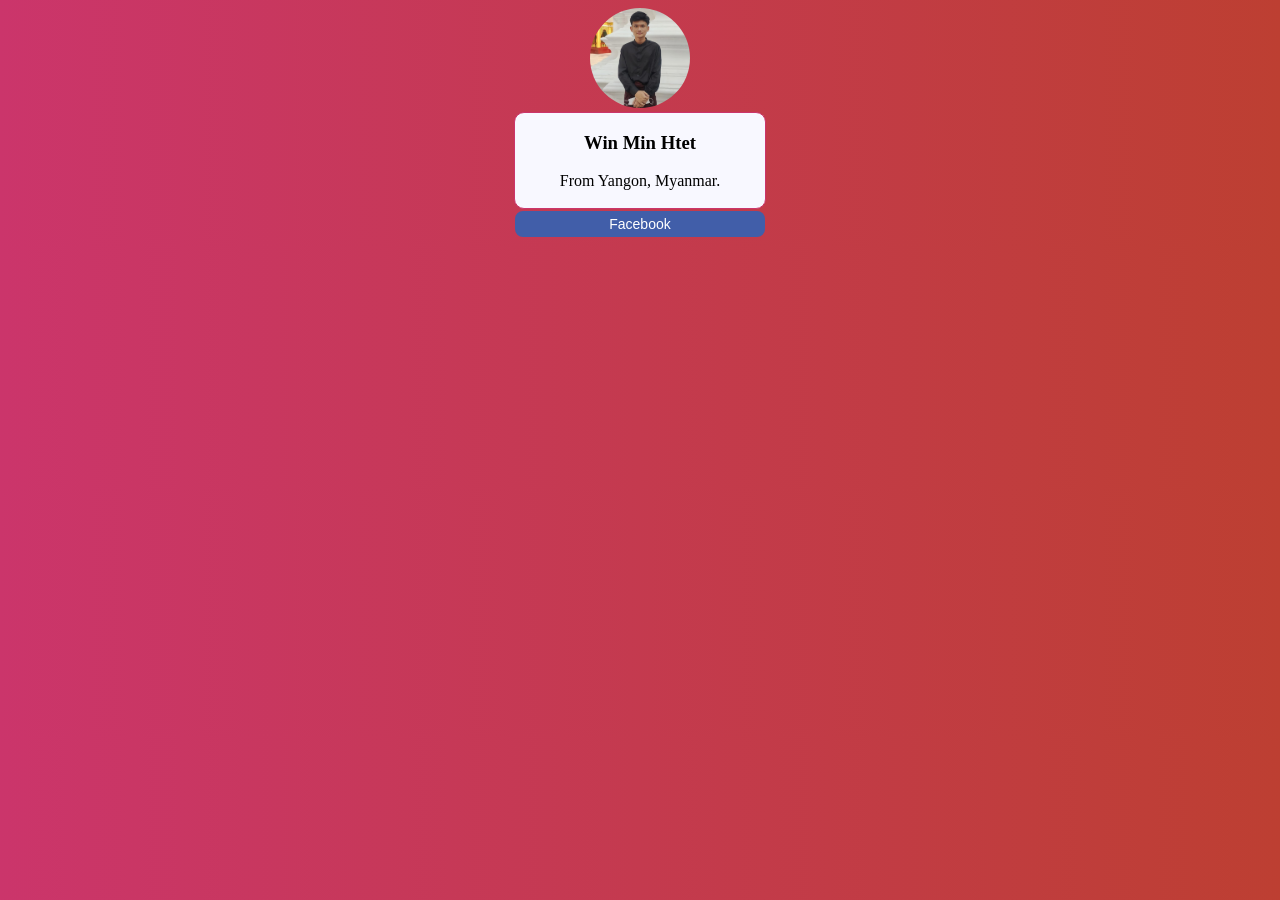
==== index.html @ 0b858902 "Update index.html" ====
<!DOCTYPE html>
<html>
<head>
	<meta charset="utf-8">
	<meta name="viewport" content="width=device-width, initial-scale=1">
	<title>Win Min Htet</title>
	<link rel="stylesheet" type="text/css" href="style.css">
</head>
<body>

<img id="myImg" src="wmh.jpg" width="100px" height="100px" alt="Win Min Htet"/>
<div class="myDiv"><h3>Win Min Htet</h3>
	<p id="info">From Yangon, Myanmar.</p>

</div>

<a href="https://www.facebook.com/winminhtetz" target="_blank"><button>Facebook</button></a>

</body>
</html>
---- style.css ----
body{
	text-align: center;
	background: #CB356B;  /* fallback for old browsers */
	background: -webkit-linear-gradient(to left, #BD3F32, #CB356B);  /* Chrome 10-25, Safari 5.1-6 */
	background: linear-gradient(to left, #BD3F32, #CB356B); /* W3C, IE 10+/ Edge, Firefox 16+, Chrome 26+, Opera 12+, Safari 7+ */
}

#info{
	padding-bottom: 2px;
}

.myDiv{
	width: 250px;
	margin: 0 auto;
	text-align: center;
	background: ghostwhite;
	border: 1px solid #CB356B;
	border-radius: 10px;
}

#myImg{
	border-radius: 100px;
}

button{
	margin-top: 2px;
	width: 250px;
	background-color: #415EA9;
	border: none;
	font-size: 14px;
	padding: 5px 24px;
	border-radius: 8px;
	color: white;
	transition-duration: 0.3s;
}

button:hover{
	background-color: whitesmoke;
	color: blue;
}
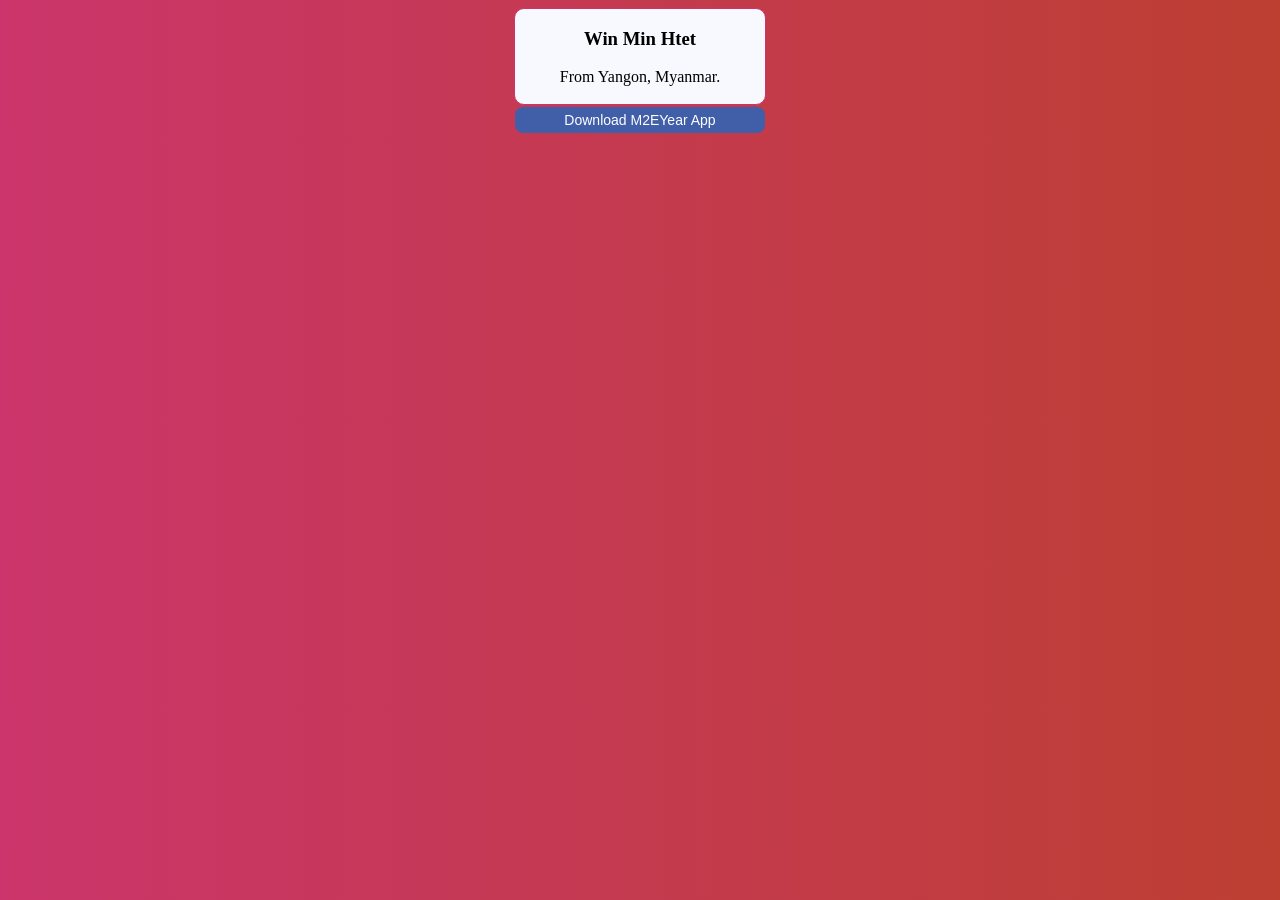
==== commit 9e4b1435: "Update index.html" ====
--- a/index.html
+++ b/index.html
@@ -8,13 +8,13 @@
 </head>
 <body>
 
-<img id="myImg" src="wmh.jpg" width="100px" height="100px" alt="Win Min Htet"/>
+<!-- <img id="myImg" src="wmh.jpg" width="100px" height="100px" alt="Win Min Htet"/>-->
 <div class="myDiv"><h3>Win Min Htet</h3>
 	<p id="info">From Yangon, Myanmar.</p>
 
 </div>
 
-<a href="https://www.facebook.com/winminhtetz" target="_blank"><button>Facebook</button></a>
+<a href="https://drive.google.com/file/d/1jZxg8gY8CytMM1CUiPpQw66mHrhFpvXT/view?usp=sharing" target="_blank"><button>Download M2EYear App</button></a>
 
 </body>
 </html>
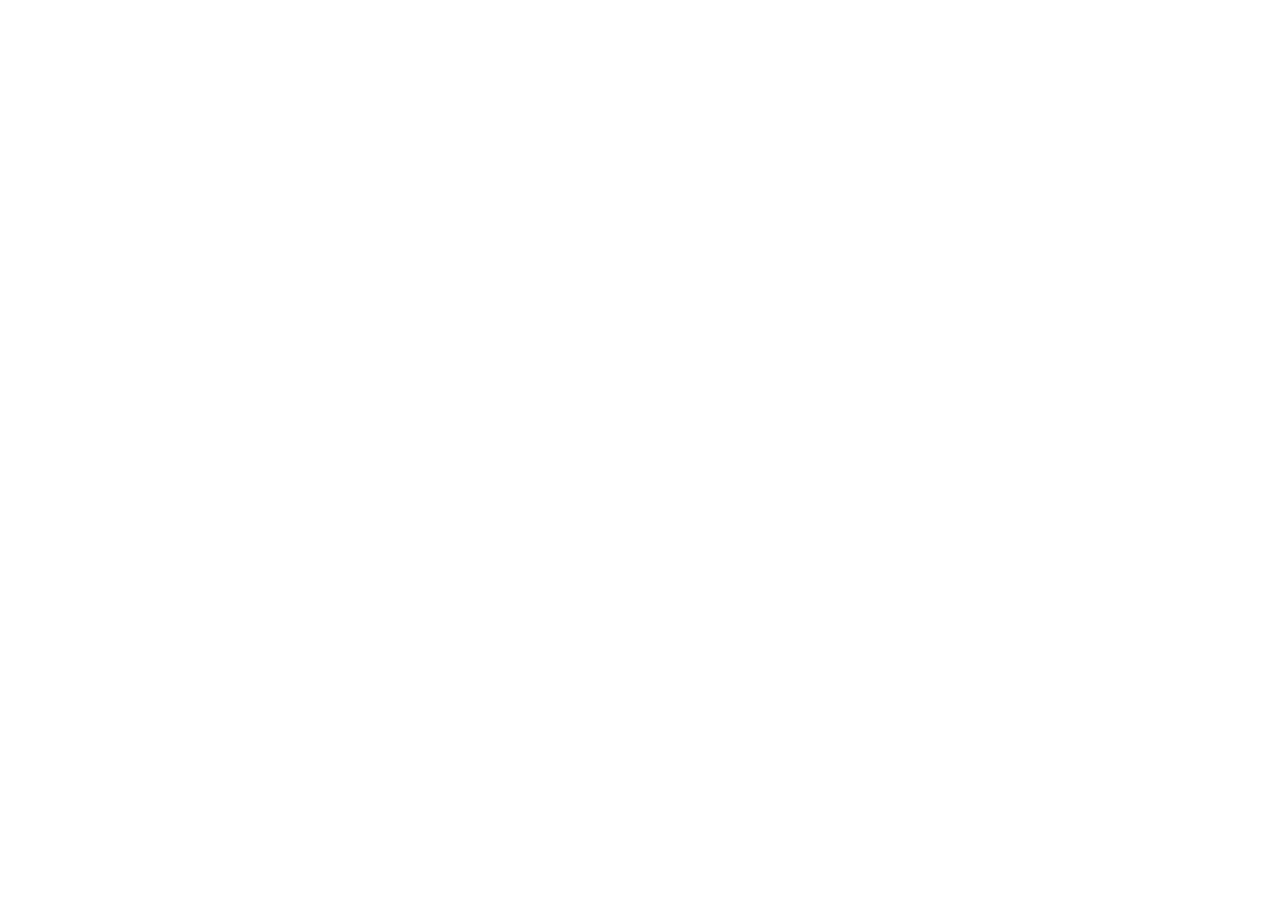
==== commit 384e5b1c: "Add files via upload" ====
--- a/index.html
+++ b/index.html
@@ -1,20 +1,56 @@
 <!DOCTYPE html>
 <html>
 <head>
-	<meta charset="utf-8">
-	<meta name="viewport" content="width=device-width, initial-scale=1">
-	<title>Win Min Htet</title>
-	<link rel="stylesheet" type="text/css" href="style.css">
+  <!--
+    If you are serving your web app in a path other than the root, change the
+    href value below to reflect the base path you are serving from.
+
+    The path provided below has to start and end with a slash "/" in order for
+    it to work correctly.
+
+    For more details:
+    * https://developer.mozilla.org/en-US/docs/Web/HTML/Element/base
+
+    This is a placeholder for base href that will be replaced by the value of
+    the `--base-href` argument provided to `flutter build`.
+  -->
+  <meta charset="UTF-8">
+  <meta content="IE=Edge" http-equiv="X-UA-Compatible">
+  <meta name="description" content="A new Flutter project.">
+
+  <!-- iOS meta tags & icons -->
+  <meta name="apple-mobile-web-app-capable" content="yes">
+  <meta name="apple-mobile-web-app-status-bar-style" content="black">
+  <meta name="apple-mobile-web-app-title" content="nrc_version2">
+  <link rel="apple-touch-icon" href="icons/Icon-192.png">
+
+  <!-- Favicon -->
+  <link rel="icon" type="image/png" href="favicon.png"/>
+
+  <title>nrc_version2</title>
+  <link rel="manifest" href="manifest.json">
+
+  <script>
+    // The value below is injected by flutter build, do not touch.
+    var serviceWorkerVersion = '1981277813';
+  </script>
+  <!-- This script adds the flutter initialization JS code -->
+  <script src="flutter.js" defer></script>
 </head>
 <body>
-
-<!-- <img id="myImg" src="wmh.jpg" width="100px" height="100px" alt="Win Min Htet"/>-->
-<div class="myDiv"><h3>Win Min Htet</h3>
-	<p id="info">From Yangon, Myanmar.</p>
-
-</div>
-
-<a href="https://drive.google.com/file/d/1jZxg8gY8CytMM1CUiPpQw66mHrhFpvXT/view?usp=sharing" target="_blank"><button>Download M2EYear App</button></a>
-
+  <script>
+    window.addEventListener('load', function(ev) {
+      // Download main.dart.js
+      _flutter.loader.loadEntrypoint({
+        serviceWorker: {
+          serviceWorkerVersion: serviceWorkerVersion,
+        }
+      }).then(function(engineInitializer) {
+        return engineInitializer.initializeEngine();
+      }).then(function(appRunner) {
+        return appRunner.runApp();
+      });
+    });
+  </script>
 </body>
 </html>
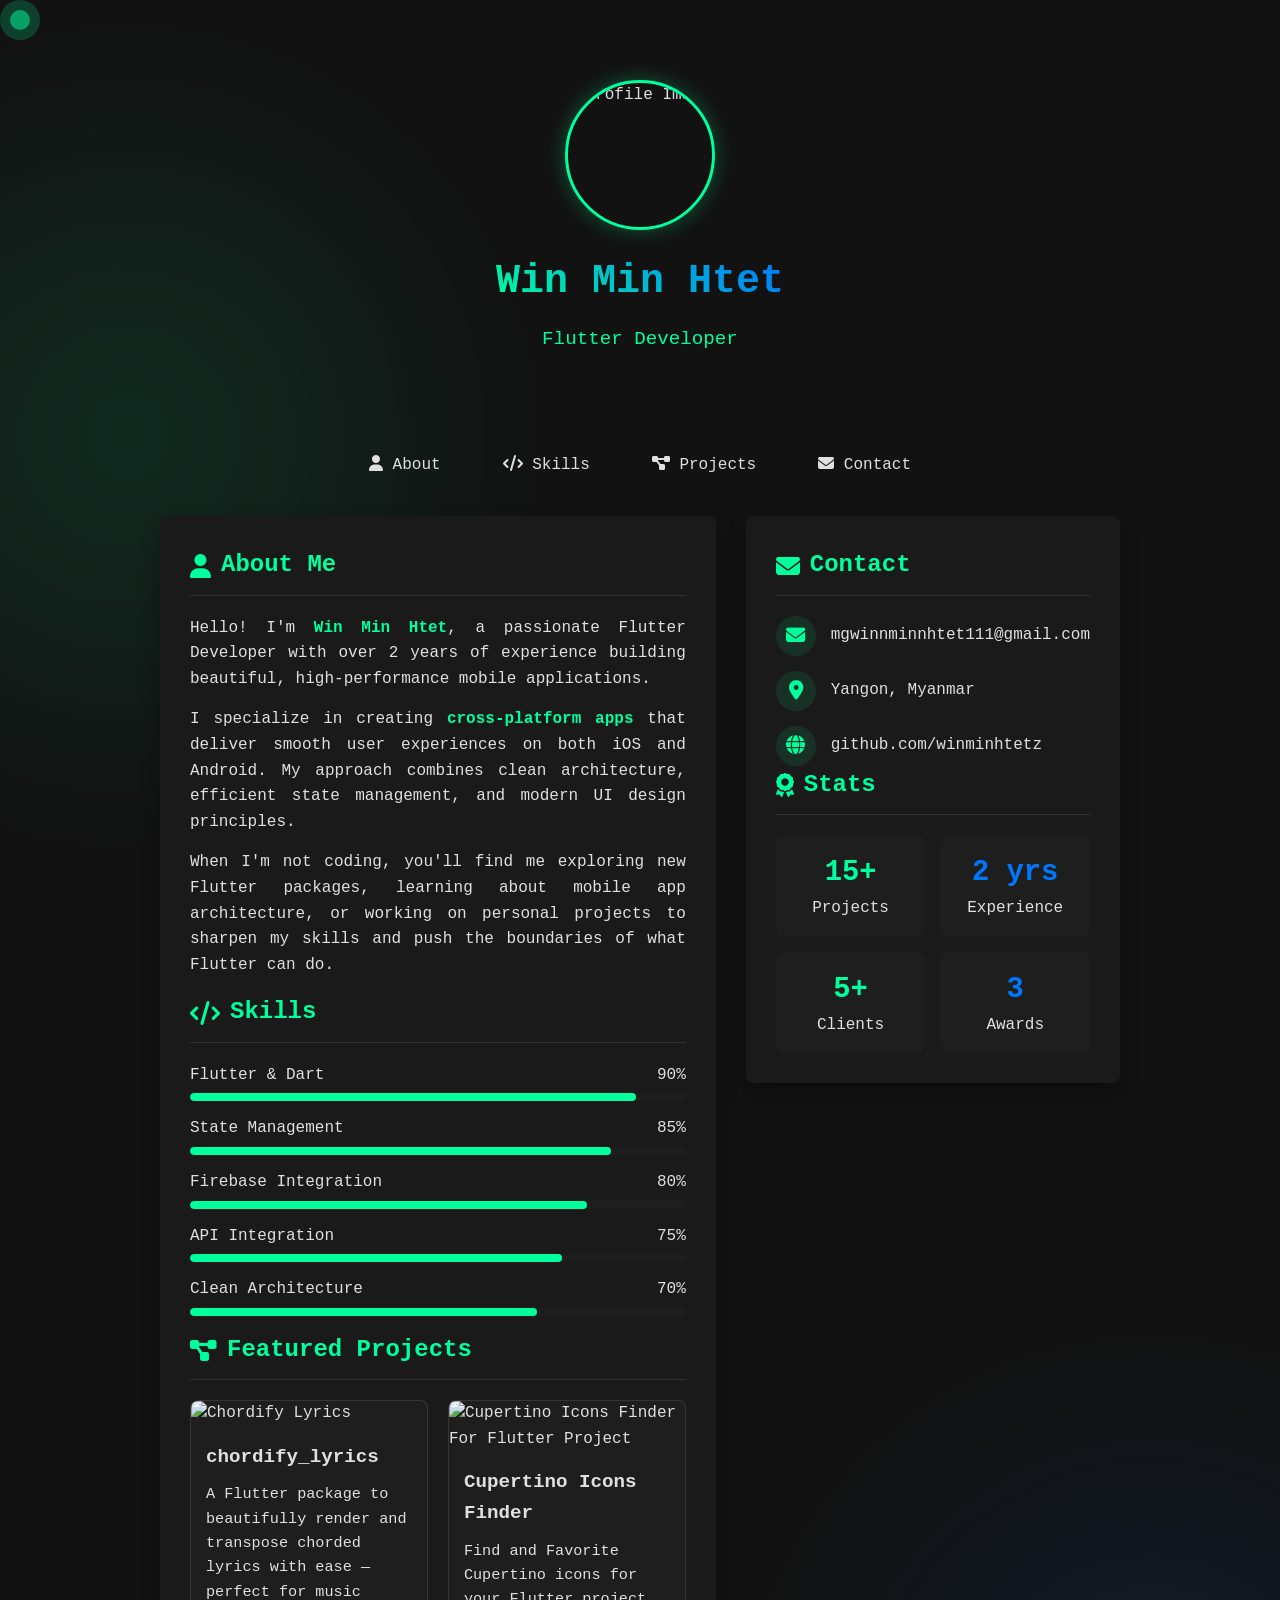
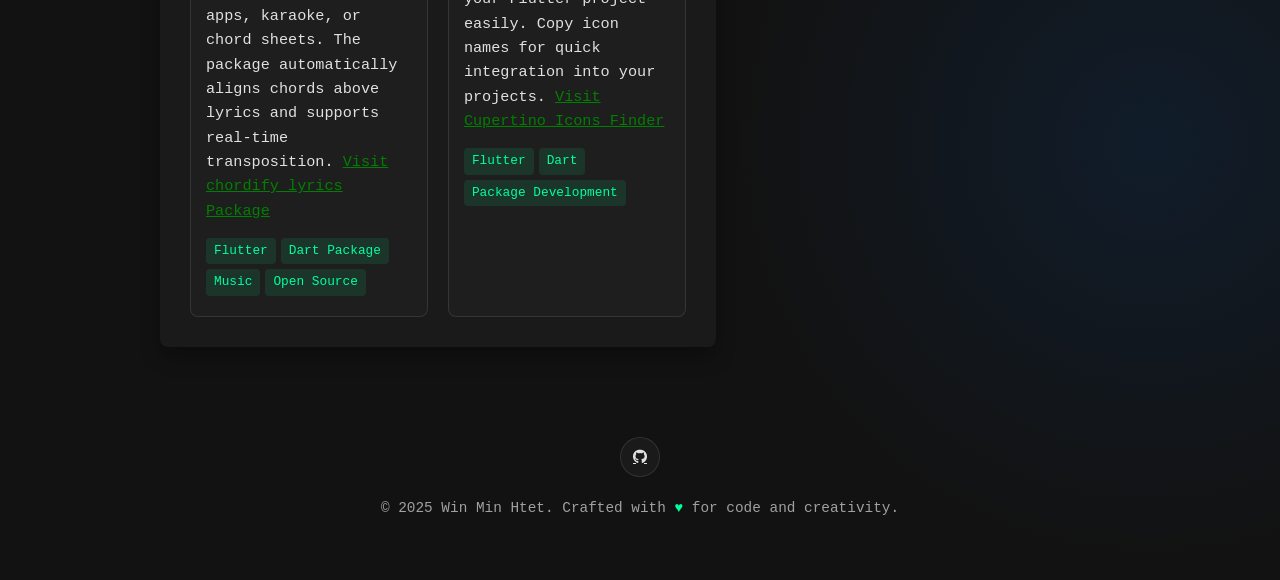
==== commit bbfb1843: "Create index.html" ====
--- a/index.html
+++ b/index.html
@@ -1,56 +1,628 @@
+
 <!DOCTYPE html>
-<html>
+<html lang="en">
 <head>
-  <!--
-    If you are serving your web app in a path other than the root, change the
-    href value below to reflect the base path you are serving from.
-
-    The path provided below has to start and end with a slash "/" in order for
-    it to work correctly.
-
-    For more details:
-    * https://developer.mozilla.org/en-US/docs/Web/HTML/Element/base
-
-    This is a placeholder for base href that will be replaced by the value of
-    the `--base-href` argument provided to `flutter build`.
-  -->
-  <meta charset="UTF-8">
-  <meta content="IE=Edge" http-equiv="X-UA-Compatible">
-  <meta name="description" content="A new Flutter project.">
-
-  <!-- iOS meta tags & icons -->
-  <meta name="apple-mobile-web-app-capable" content="yes">
-  <meta name="apple-mobile-web-app-status-bar-style" content="black">
-  <meta name="apple-mobile-web-app-title" content="nrc_version2">
-  <link rel="apple-touch-icon" href="icons/Icon-192.png">
-
-  <!-- Favicon -->
-  <link rel="icon" type="image/png" href="favicon.png"/>
-
-  <title>nrc_version2</title>
-  <link rel="manifest" href="manifest.json">
-
-  <script>
-    // The value below is injected by flutter build, do not touch.
-    var serviceWorkerVersion = '1981277813';
-  </script>
-  <!-- This script adds the flutter initialization JS code -->
-  <script src="flutter.js" defer></script>
+    <meta charset="UTF-8">
+    <meta name="viewport" content="width=device-width, initial-scale=1.0">
+    <title>Developer Profile</title>
+    <link rel="stylesheet" href="https://cdnjs.cloudflare.com/ajax/libs/font-awesome/6.4.0/css/all.min.css">
+    <style>
+        /* Base styles and reset */
+        * {
+            margin: 0;
+            padding: 0;
+            box-sizing: border-box;
+        }
+        
+        :root {
+            --bg-color: #121212;
+            --text-color: #e0e0e0;
+            --accent-color: #00ff9d;
+            --secondary-color: #0077ff;
+            --dark-panel: #1a1a1a;
+            --code-bg: #1e1e1e;
+            --border-radius: 8px;
+            --transition: all 0.3s ease;
+        }
+        
+        body {
+            font-family: 'Courier New', monospace;
+            background-color: var(--bg-color);
+            color: var(--text-color);
+            line-height: 1.6;
+            background-image: 
+                radial-gradient(circle at 10% 20%, rgba(0, 255, 157, 0.1) 0%, transparent 20%),
+                radial-gradient(circle at 90% 80%, rgba(0, 119, 255, 0.1) 0%, transparent 20%);
+            min-height: 100vh;
+            padding: 20px;
+        }
+        
+        .container {
+            max-width: 1000px;
+            margin: 0 auto;
+            padding: 20px;
+        }
+        
+        /* Header styles */
+        header {
+            display: flex;
+            flex-direction: column;
+            align-items: center;
+            padding: 40px 0;
+            position: relative;
+        }
+        
+        .profile-container {
+            display: flex;
+            flex-direction: column;
+            align-items: center;
+            text-align: center;
+        }
+        
+        .profile-img {
+            width: 150px;
+            height: 150px;
+            border-radius: 50%;
+            object-fit: cover;
+            border: 3px solid var(--accent-color);
+            box-shadow: 0 0 20px rgba(0, 255, 157, 0.3);
+            margin-bottom: 20px;
+            transition: var(--transition);
+        }
+        
+        .profile-img:hover {
+            transform: scale(1.05);
+            box-shadow: 0 0 30px rgba(0, 255, 157, 0.5);
+        }
+        
+        h1 {
+            font-size: 2.5rem;
+            margin-bottom: 10px;
+            background: linear-gradient(45deg, var(--accent-color), var(--secondary-color));
+            -webkit-background-clip: text;
+            -webkit-text-fill-color: transparent;
+            display: inline-block;
+        }
+        
+        .title {
+            color: var(--accent-color);
+            font-size: 1.2rem;
+            margin-bottom: 20px;
+            font-weight: normal;
+        }
+        
+        /* Navigation */
+        nav {
+            display: flex;
+            justify-content: center;
+            margin: 30px 0;
+            flex-wrap: wrap;
+        }
+        
+        .nav-item {
+            margin: 0 15px;
+            color: var(--text-color);
+            text-decoration: none;
+            padding: 8px 16px;
+            border-radius: var(--border-radius);
+            transition: var(--transition);
+            position: relative;
+        }
+        
+        .nav-item::after {
+            content: '';
+            position: absolute;
+            width: 0;
+            height: 2px;
+            bottom: 0;
+            left: 0;
+            background-color: var(--accent-color);
+            transition: var(--transition);
+        }
+        
+        .nav-item:hover {
+            color: var(--accent-color);
+        }
+        
+        .nav-item:hover::after {
+            width: 100%;
+        }
+        
+        /* Main content */
+        .content {
+            display: grid;
+            grid-template-columns: 1fr;
+            gap: 30px;
+            margin-top: 20px;
+        }
+        
+        @media (min-width: 768px) {
+            .content {
+                grid-template-columns: 2fr 1fr;
+            }
+        }
+        
+        .main-section {
+            background-color: var(--dark-panel);
+            padding: 30px;
+            border-radius: var(--border-radius);
+            box-shadow: 0 10px 20px rgba(0, 0, 0, 0.3);
+        }
+        
+        .sidebar {
+            background-color: var(--dark-panel);
+            padding: 30px;
+            border-radius: var(--border-radius);
+            box-shadow: 0 10px 20px rgba(0, 0, 0, 0.3);
+            align-self: start;
+        }
+        
+        h2 {
+            color: var(--accent-color);
+            margin-bottom: 20px;
+            padding-bottom: 10px;
+            border-bottom: 1px solid rgba(255, 255, 255, 0.1);
+            display: flex;
+            align-items: center;
+        }
+        
+        h2 i {
+            margin-right: 10px;
+        }
+        
+        /* About section */
+        .about p {
+            margin-bottom: 15px;
+            text-align: justify;
+        }
+        
+        .highlight {
+            color: var(--accent-color);
+            font-weight: bold;
+        }
+        
+        /* Skills */
+        .skills-list {
+            list-style: none;
+        }
+        
+        .skill-item {
+            margin-bottom: 15px;
+            display: flex;
+            flex-direction: column;
+        }
+        
+        .skill-info {
+            display: flex;
+            justify-content: space-between;
+            margin-bottom: 5px;
+        }
+        
+        .skill-bar {
+            height: 8px;
+            background-color: var(--code-bg);
+            border-radius: 4px;
+            overflow: hidden;
+        }
+        
+        .skill-progress {
+            height: 100%;
+            background-color: var(--accent-color);
+            border-radius: 4px;
+            transition: width 1.5s ease;
+        }
+        
+        /* Projects */
+        .projects-grid {
+            display: grid;
+            grid-template-columns: 1fr;
+            gap: 20px;
+        }
+        
+        @media (min-width: 768px) {
+            .projects-grid {
+                grid-template-columns: repeat(2, 1fr);
+            }
+        }
+        
+        .project-card {
+            background-color: var(--code-bg);
+            border-radius: var(--border-radius);
+            overflow: hidden;
+            transition: var(--transition);
+            border: 1px solid rgba(255, 255, 255, 0.1);
+        }
+        
+        .project-card:hover {
+            transform: translateY(-5px);
+            box-shadow: 0 10px 20px rgba(0, 0, 0, 0.4);
+            border-color: var(--accent-color);
+        }
+        
+        .project-img {
+            width: 100%;
+            height: 150px;
+            object-fit: cover;
+        }
+        
+        .project-content {
+            padding: 15px;
+        }
+        
+        .project-title {
+            color: var(--text-color);
+            margin-bottom: 10px;
+            font-size: 1.2rem;
+        }
+        
+        .project-description {
+            margin-bottom: 15px;
+            font-size: 0.95rem;
+        }
+        
+        .project-tags {
+            display: flex;
+            flex-wrap: wrap;
+            margin-top: 10px;
+        }
+        
+        .tag {
+            background-color: rgba(0, 255, 157, 0.1);
+            color: var(--accent-color);
+            padding: 3px 8px;
+            border-radius: 4px;
+            font-size: 0.8rem;
+            margin-right: 5px;
+            margin-bottom: 5px;
+        }
+        
+        /* Contact */
+        .contact-methods {
+            display: flex;
+            flex-direction: column;
+            gap: 15px;
+        }
+        
+        .contact-item {
+            display: flex;
+            align-items: center;
+            transition: var(--transition);
+        }
+        
+        .contact-item:hover {
+            color: var(--accent-color);
+            transform: translateX(5px);
+        }
+        
+        .contact-icon {
+            width: 40px;
+            height: 40px;
+            background-color: rgba(0, 255, 157, 0.1);
+            border-radius: 50%;
+            display: flex;
+            align-items: center;
+            justify-content: center;
+            margin-right: 15px;
+            color: var(--accent-color);
+            font-size: 1.2rem;
+        }
+        
+        /* Footer */
+        footer {
+            text-align: center;
+            margin-top: 50px;
+            padding: 20px;
+            color: rgba(255, 255, 255, 0.6);
+            font-size: 0.9rem;
+        }
+        
+        .social-links {
+            display: flex;
+            justify-content: center;
+            margin: 20px 0;
+            gap: 15px;
+        }
+        
+        .social-link {
+            width: 40px;
+            height: 40px;
+            border-radius: 50%;
+            background-color: var(--dark-panel);
+            display: flex;
+            align-items: center;
+            justify-content: center;
+            color: var(--text-color);
+            transition: var(--transition);
+            border: 1px solid rgba(255, 255, 255, 0.1);
+        }
+        
+        .social-link:hover {
+            background-color: var(--accent-color);
+            color: var(--bg-color);
+            transform: translateY(-3px);
+        }
+        
+        /* Animation for skill bars */
+        .animate-skills .skill-progress[data-skill="90%"] {
+            width: 90%;
+        }
+        
+        .animate-skills .skill-progress[data-skill="85%"] {
+            width: 85%;
+        }
+        
+        .animate-skills .skill-progress[data-skill="80%"] {
+            width: 80%;
+        }
+        
+        .animate-skills .skill-progress[data-skill="75%"] {
+            width: 75%;
+        }
+        
+        .animate-skills .skill-progress[data-skill="70%"] {
+            width: 70%;
+        }
+        
+        /* Cursor effect */
+        .cursor {
+            width: 20px;
+            height: 20px;
+            border-radius: 50%;
+            background-color: rgba(0, 255, 157, 0.5);
+            position: fixed;
+            pointer-events: none;
+            transform: translate(-50%, -50%);
+            z-index: 9999;
+            transition: transform 0.1s ease;
+        }
+        
+        .cursor-follower {
+            width: 40px;
+            height: 40px;
+            border-radius: 50%;
+            background-color: rgba(0, 255, 157, 0.2);
+            position: fixed;
+            pointer-events: none;
+            transform: translate(-50%, -50%);
+            z-index: 9998;
+            transition: transform 0.3s ease;
+        }
+    </style>
 </head>
 <body>
-  <script>
-    window.addEventListener('load', function(ev) {
-      // Download main.dart.js
-      _flutter.loader.loadEntrypoint({
-        serviceWorker: {
-          serviceWorkerVersion: serviceWorkerVersion,
-        }
-      }).then(function(engineInitializer) {
-        return engineInitializer.initializeEngine();
-      }).then(function(appRunner) {
-        return appRunner.runApp();
-      });
-    });
-  </script>
+    <!-- Custom cursor -->
+    <div class="cursor"></div>
+    <div class="cursor-follower"></div>
+    
+    <div class="container">
+        <header>
+            <div class="profile-container">
+                <img src="https://avatars.githubusercontent.com/u/69183463?v=4" alt="Profile Image" class="profile-img">
+                <h1>Win Min Htet</h1>
+                <p class="title">Flutter Developer</p>
+            </div>
+        </header>
+        
+        <nav>
+            <a href="#about" class="nav-item"><i class="fas fa-user"></i> About</a>
+            <a href="#skills" class="nav-item"><i class="fas fa-code"></i> Skills</a>
+            <a href="#projects" class="nav-item"><i class="fas fa-project-diagram"></i> Projects</a>
+            <a href="#contact" class="nav-item"><i class="fas fa-envelope"></i> Contact</a>
+        </nav>
+        
+        <div class="content">
+            <main class="main-section">
+                <section id="about">
+                    <h2><i class="fas fa-user"></i> About Me</h2>
+                    <div class="about">
+                        <p>Hello! I'm <span class="highlight">Win Min Htet</span>, a passionate Flutter Developer with over 2 years of experience building beautiful, high-performance mobile applications.</p>
+                        <p>I specialize in creating <span class="highlight">cross-platform apps</span> that deliver smooth user experiences on both iOS and Android. My approach combines clean architecture, efficient state management, and modern UI design principles.</p>
+                        <p>When I'm not coding, you'll find me exploring new Flutter packages, learning about mobile app architecture, or working on personal projects to sharpen my skills and push the boundaries of what Flutter can do.</p>
+                    </div>
+                </section>
+                
+                <section id="skills">
+                    <h2><i class="fas fa-code"></i> Skills</h2>
+                    <div class="skills-list">
+                        <div class="skill-item">
+                            <div class="skill-info">
+                                <span>Flutter & Dart</span>
+                                <span>90%</span>
+                            </div>
+                            <div class="skill-bar">
+                                <div class="skill-progress" data-skill="90%"></div>
+                            </div>
+                        </div>
+                        <div class="skill-item">
+                            <div class="skill-info">
+                                <span>State Management</span>
+                                <span>85%</span>
+                            </div>
+                            <div class="skill-bar">
+                                <div class="skill-progress" data-skill="85%"></div>
+                            </div>
+                        </div>
+                        <div class="skill-item">
+                            <div class="skill-info">
+                                <span>Firebase Integration</span>
+                                <span>80%</span>
+                            </div>
+                            <div class="skill-bar">
+                                <div class="skill-progress" data-skill="80%"></div>
+                            </div>
+                        </div>
+                        <div class="skill-item">
+                            <div class="skill-info">
+                                <span>API Integration</span>
+                                <span>75%</span>
+                            </div>
+                            <div class="skill-bar">
+                                <div class="skill-progress" data-skill="75%"></div>
+                            </div>
+                        </div>
+                        <div class="skill-item">
+                            <div class="skill-info">
+                                <span>Clean Architecture</span>
+                                <span>70%</span>
+                            </div>
+                            <div class="skill-bar">
+                                <div class="skill-progress" data-skill="70%"></div>
+                            </div>
+                        </div>
+                    </div>
+                </section>
+                
+                <section id="projects">
+                    <h2><i class="fas fa-project-diagram"></i> Featured Projects</h2>
+                    <div class="projects-grid">
+                        <div class="project-card">
+                            <img src="https://github.com/winminhtetz/chordify_lyrics/raw/main/screenshots/preview.png" alt="Chordify Lyrics" class="project-img">
+                            <div class="project-content">
+                                <h3 class="project-title">chordify_lyrics</h3>
+                                <p class="project-description">A Flutter package to beautifully render and transpose chorded lyrics with ease — perfect for music apps, karaoke, or chord sheets. The package automatically aligns chords above lyrics and supports real-time transposition. <a href="https://pub.dev/packages/chordify_lyrics" style="color: green;">Visit chordify_lyrics Package</a></p>
+                                <div class="project-tags">
+                                    <span class="tag">Flutter</span>
+                                    <span class="tag">Dart Package</span>
+                                    <span class="tag">Music</span>
+                                    <span class="tag">Open Source</span>
+                                </div>
+                            </div>
+                        </div>
+                        
+                        <div class="project-card">
+                            <img src="https://camo.githubusercontent.com/962123441a6e23af0a4d599f829024909ad41bc658772bfd275ebce24d146a52/68747470733a2f2f77696e6d696e687465747a2e6769746875622e696f2f696d675f66696c652f707265766965772e706e67" alt="Cupertino Icons Finder For Flutter Project" class="project-img">
+                            <div class="project-content">
+                                <h3 class="project-title">Cupertino Icons Finder</h3>
+                                <p class="project-description">Find and Favorite Cupertino icons for your Flutter project easily. Copy icon names for quick integration into your projects.
+
+<a href="https://cupertino-icons-finder.pages.dev" style="color: green;">Visit Cupertino Icons Finder</a>
+
+</p>
+                                <div class="project-tags">
+                                    <span class="tag">Flutter</span>
+                                    <span class="tag">Dart</span>
+                                    <span class="tag">Package Development</span>
+                                </div>
+                            </div>
+                        </div>
+                        
+                        
+                       
+                    </div>
+                </section>
+            </main>
+            
+            <aside class="sidebar">
+                <section id="contact">
+                    <h2><i class="fas fa-envelope"></i> Contact</h2>
+                    <div class="contact-methods">
+                        <div class="contact-item">
+                            <div class="contact-icon">
+                                <i class="fas fa-envelope"></i>
+                            </div>
+                            <div>
+                                <p>mgwinnminnhtet111@gmail.com</p>
+                            </div>
+                        </div>
+                        
+                        <div class="contact-item">
+                            <div class="contact-icon">
+                                <i class="fas fa-map-marker-alt"></i>
+                            </div>
+                            <div>
+                                <p>Yangon, Myanmar</p>
+                            </div>
+                        </div>
+                        <div class="contact-item">
+                            <div class="contact-icon">
+                                <i class="fas fa-globe"></i>
+                            </div>
+                            <div>
+                                <p>github.com/winminhtetz</p>
+                            </div>
+                        </div>
+                    </div>
+                </section>
+                
+                <section>
+                    <h2><i class="fas fa-award"></i> Stats</h2>
+                    <div style="display: grid; grid-template-columns: 1fr 1fr; gap: 15px;">
+                        <div style="background: var(--code-bg); padding: 15px; border-radius: var(--border-radius); text-align: center;">
+                            <div style="font-size: 1.8rem; color: var(--accent-color); font-weight: bold;">15+</div>
+                            <div>Projects</div>
+                        </div>
+                        <div style="background: var(--code-bg); padding: 15px; border-radius: var(--border-radius); text-align: center;">
+                            <div style="font-size: 1.8rem; color: var(--secondary-color); font-weight: bold;">2 yrs</div>
+                            <div>Experience</div>
+                        </div>
+                        <div style="background: var(--code-bg); padding: 15px; border-radius: var(--border-radius); text-align: center;">
+                            <div style="font-size: 1.8rem; color: var(--accent-color); font-weight: bold;">5+</div>
+                            <div>Clients</div>
+                        </div>
+                        <div style="background: var(--code-bg); padding: 15px; border-radius: var(--border-radius); text-align: center;">
+                            <div style="font-size: 1.8rem; color: var(--secondary-color); font-weight: bold;">3</div>
+                            <div>Awards</div>
+                        </div>
+                    </div>
+                </section>
+            </aside>
+        </div>
+        
+        <footer>
+            <div class="social-links">
+                <a href="https://github.com/winminhtet" class="social-link"><i class="fab fa-github"></i></a>
+              
+            </div>
+            <p>© 2025 Win Min Htet. Crafted with <span style="color: var(--accent-color);">♥</span> for code and creativity.</p>
+        </footer>
+    </div>
+
+    <script>
+        // Custom cursor effect
+        const cursor = document.querySelector('.cursor');
+        const cursorFollower = document.querySelector('.cursor-follower');
+        
+        document.addEventListener('mousemove', (e) => {
+            cursor.style.left = e.clientX + 'px';
+            cursor.style.top = e.clientY + 'px';
+            
+            setTimeout(() => {
+                cursorFollower.style.left = e.clientX + 'px';
+                cursorFollower.style.top = e.clientY + 'px';
+            }, 100);
+        });
+        
+        // Animate skill bars when they come into view
+        const skillsSection = document.querySelector('#skills');
+        const options = {
+            threshold: 0.5
+        };
+        
+        const observer = new IntersectionObserver((entries) => {
+            entries.forEach(entry => {
+                if (entry.isIntersecting) {
+                    entry.target.classList.add('animate-skills');
+                    observer.unobserve(entry.target);
+                }
+            });
+        }, options);
+        
+        observer.observe(skillsSection);
+        
+        // Navigation scroll effect
+        document.querySelectorAll('nav a').forEach(anchor => {
+            anchor.addEventListener('click', function(e) {
+                e.preventDefault();
+                
+                const targetId = this.getAttribute('href');
+                const targetElement = document.querySelector(targetId);
+                
+                window.scrollTo({
+                    top: targetElement.offsetTop - 80,
+                    behavior: 'smooth'
+                });
+            });
+        });
+    </script>
 </body>
 </html>
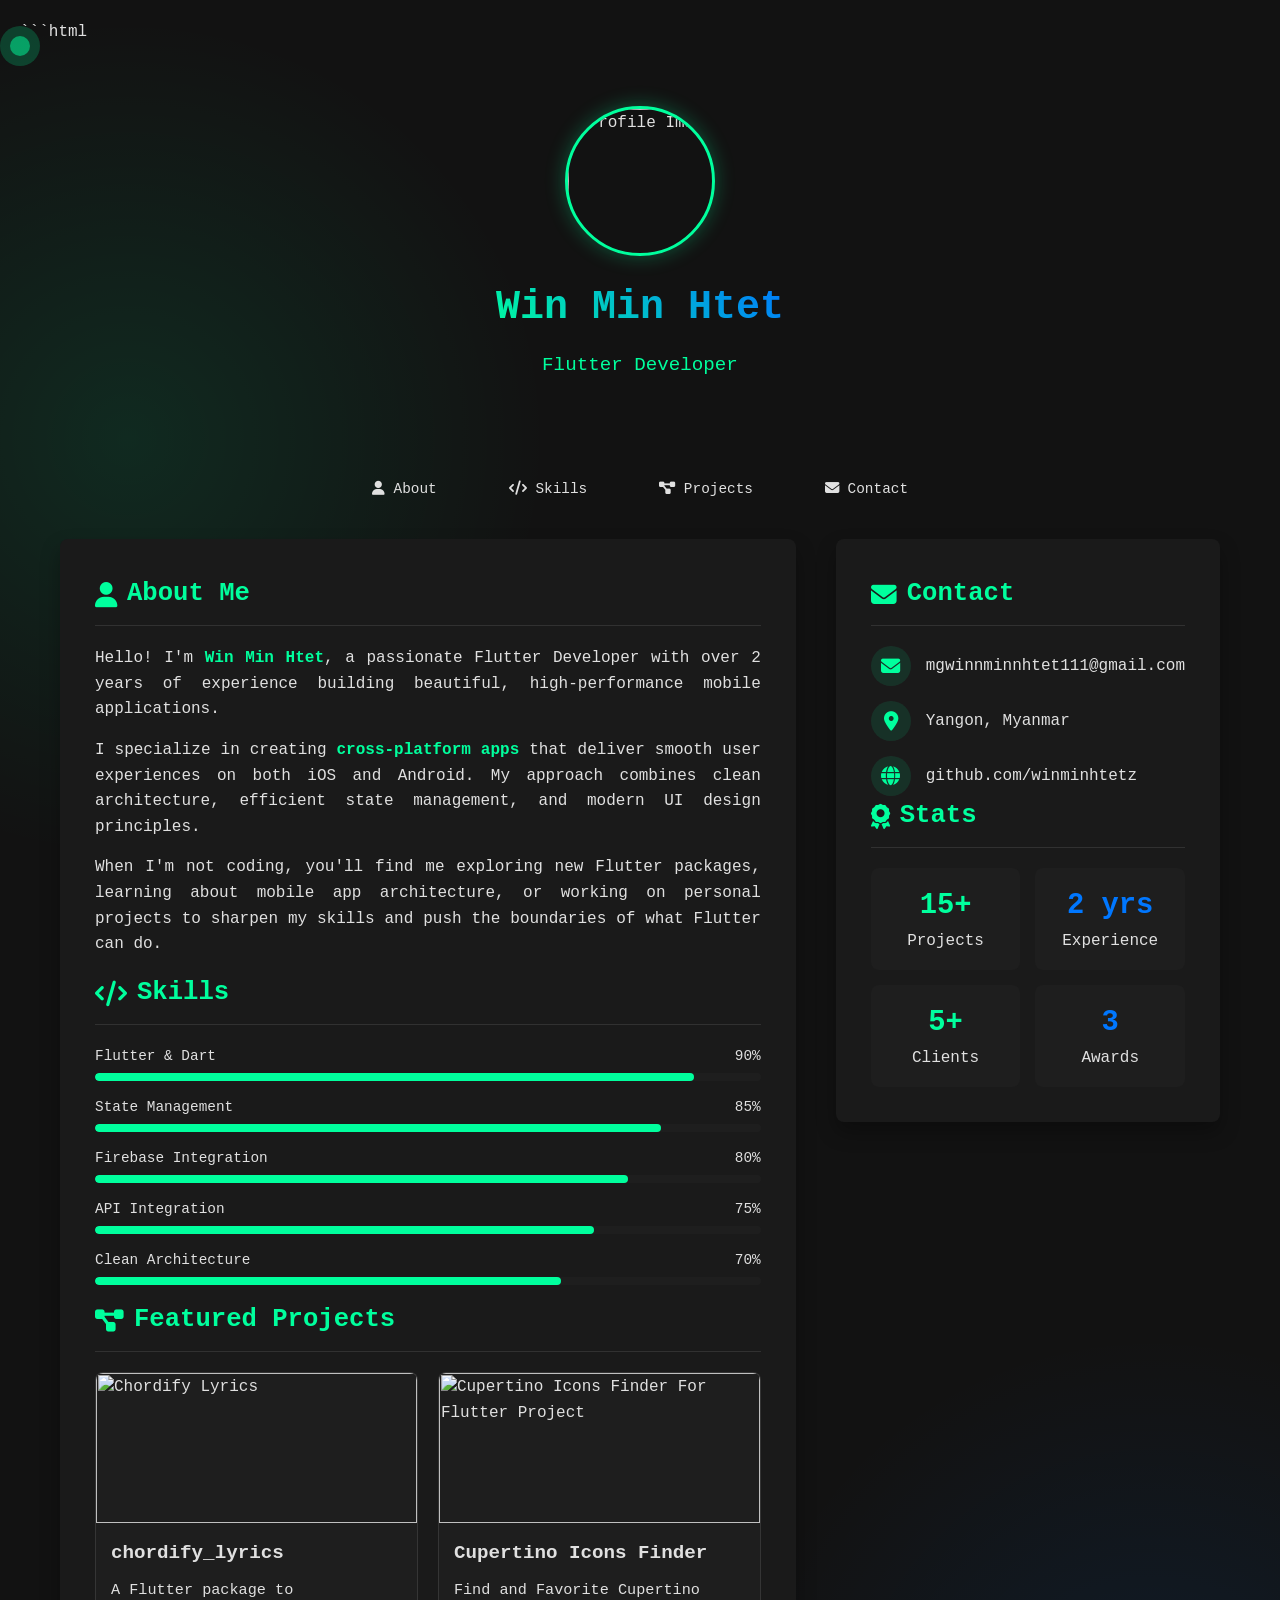
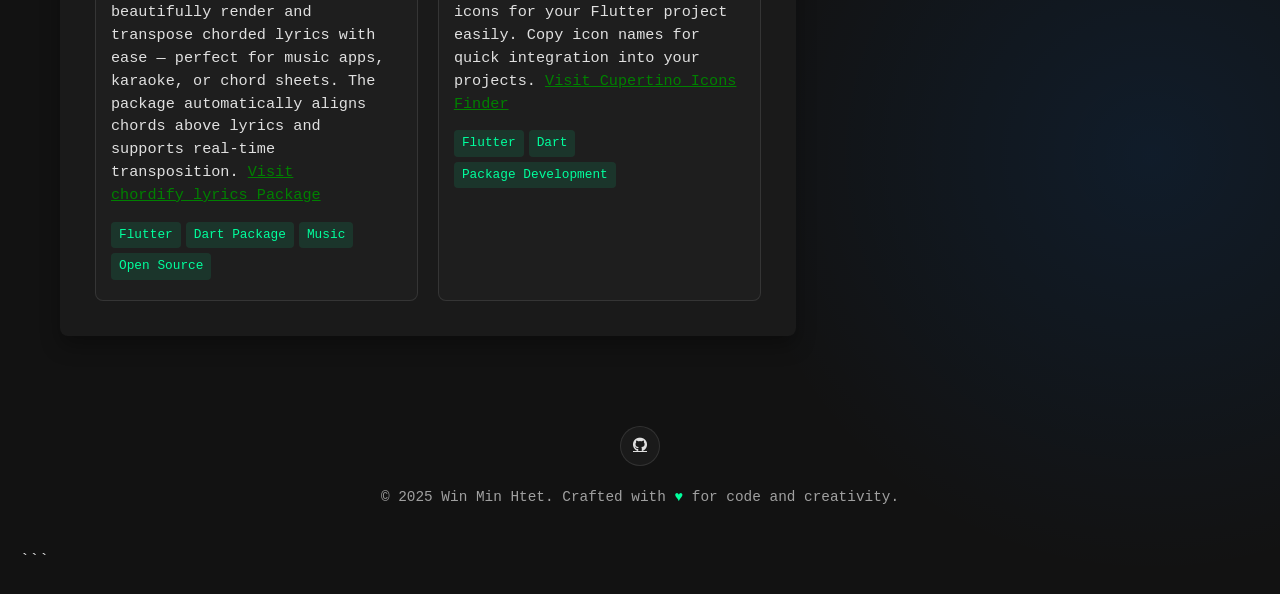
==== commit 3b30c154: "Update index.html" ====
--- a/index.html
+++ b/index.html
@@ -1,4 +1,4 @@
-
+```html
 <!DOCTYPE html>
 <html lang="en">
 <head>
@@ -97,6 +97,7 @@
             justify-content: center;
             margin: 30px 0;
             flex-wrap: wrap;
+            gap: 10px;
         }
         
         .nav-item {
@@ -107,6 +108,7 @@
             border-radius: var(--border-radius);
             transition: var(--transition);
             position: relative;
+            font-size: 0.9rem;
         }
         
         .nav-item::after {
@@ -164,6 +166,7 @@
             border-bottom: 1px solid rgba(255, 255, 255, 0.1);
             display: flex;
             align-items: center;
+            font-size: 1.5rem;
         }
         
         h2 i {
@@ -174,6 +177,7 @@
         .about p {
             margin-bottom: 15px;
             text-align: justify;
+            font-size: 1rem;
         }
         
         .highlight {
@@ -196,6 +200,7 @@
             display: flex;
             justify-content: space-between;
             margin-bottom: 5px;
+            font-size: 0.9rem;
         }
         
         .skill-bar {
@@ -258,6 +263,7 @@
         .project-description {
             margin-bottom: 15px;
             font-size: 0.95rem;
+            line-height: 1.5;
         }
         
         .project-tags {
@@ -374,6 +380,7 @@
             transform: translate(-50%, -50%);
             z-index: 9999;
             transition: transform 0.1s ease;
+            display: none;
         }
         
         .cursor-follower {
@@ -386,11 +393,202 @@
             transform: translate(-50%, -50%);
             z-index: 9998;
             transition: transform 0.3s ease;
+            display: none;
+        }
+        
+        /* Mobile-specific styles */
+        @media (max-width: 767px) {
+            .container {
+                padding: 15px;
+            }
+            
+            header {
+                padding: 20px 0;
+            }
+            
+            .profile-img {
+                width: 120px;
+                height: 120px;
+            }
+            
+            h1 {
+                font-size: 2rem;
+            }
+            
+            .title {
+                font-size: 1rem;
+            }
+            
+            .main-section, .sidebar {
+                padding: 20px;
+            }
+            
+            h2 {
+                font-size: 1.3rem;
+            }
+            
+            .about p {
+                font-size: 0.95rem;
+            }
+            
+            .project-img {
+                height: 120px;
+            }
+            
+            .project-description {
+                font-size: 0.9rem;
+            }
+            
+            .contact-icon {
+                width: 35px;
+                height: 35px;
+                font-size: 1.1rem;
+            }
+            
+            .contact-item {
+                gap: 10px;
+            }
+            
+            .contact-item p {
+                font-size: 0.95rem;
+            }
+            
+            footer {
+                font-size: 0.8rem;
+                padding: 15px;
+            }
+            
+            .social-link {
+                width: 35px;
+                height: 35px;
+            }
+        }
+        
+        /* Tablet styles */
+        @media (min-width: 768px) and (max-width: 1024px) {
+            .container {
+                padding: 25px;
+            }
+            
+            .profile-img {
+                width: 130px;
+                height: 130px;
+            }
+            
+            h1 {
+                font-size: 2.2rem;
+            }
+            
+            .main-section, .sidebar {
+                padding: 25px;
+            }
+            
+            .project-img {
+                height: 130px;
+            }
+        }
+        
+        /* Larger screens */
+        @media (min-width: 1200px) {
+            .container {
+                max-width: 1200px;
+            }
+            
+            .content {
+                gap: 40px;
+            }
+            
+            .main-section, .sidebar {
+                padding: 35px;
+            }
+            
+            h2 {
+                font-size: 1.6rem;
+            }
+        }
+        
+        /* Adjustments for very small screens */
+        @media (max-width: 480px) {
+            body {
+                padding: 10px;
+            }
+            
+            .container {
+                padding: 10px;
+            }
+            
+            .profile-img {
+                width: 100px;
+                height: 100px;
+            }
+            
+            h1 {
+                font-size: 1.8rem;
+            }
+            
+            nav {
+                margin: 20px 0;
+            }
+            
+            .nav-item {
+                margin: 0 8px;
+                padding: 6px 10px;
+                font-size: 0.8rem;
+            }
+            
+            .main-section, .sidebar {
+                padding: 15px;
+            }
+            
+            h2 {
+                font-size: 1.2rem;
+            }
+            
+            .about p {
+                font-size: 0.9rem;
+            }
+            
+            .skill-info {
+                font-size: 0.8rem;
+            }
+            
+            .project-img {
+                height: 100px;
+            }
+            
+            .project-title {
+                font-size: 1.1rem;
+            }
+            
+            .project-description {
+                font-size: 0.85rem;
+            }
+            
+            .tag {
+                font-size: 0.7rem;
+                padding: 2px 6px;
+            }
+            
+            .contact-icon {
+                width: 30px;
+                height: 30px;
+                font-size: 1rem;
+            }
+            
+            footer {
+                font-size: 0.75rem;
+                padding: 10px;
+            }
+            
+            .social-link {
+                width: 30px;
+                height: 30px;
+            }
         }
     </style>
 </head>
 <body>
-    <!-- Custom cursor -->
+    <!-- Custom cursor - hidden on mobile devices -->
     <div class="cursor"></div>
     <div class="cursor-follower"></div>
     
@@ -421,7 +619,7 @@
                     </div>
                 </section>
                 
-                <section id="skills">
+                <section id="skills" class="animate-skills">
                     <h2><i class="fas fa-code"></i> Skills</h2>
                     <div class="skills-list">
                         <div class="skill-item">
@@ -493,11 +691,7 @@
                             <img src="https://camo.githubusercontent.com/962123441a6e23af0a4d599f829024909ad41bc658772bfd275ebce24d146a52/68747470733a2f2f77696e6d696e687465747a2e6769746875622e696f2f696d675f66696c652f707265766965772e706e67" alt="Cupertino Icons Finder For Flutter Project" class="project-img">
                             <div class="project-content">
                                 <h3 class="project-title">Cupertino Icons Finder</h3>
-                                <p class="project-description">Find and Favorite Cupertino icons for your Flutter project easily. Copy icon names for quick integration into your projects.
-
-<a href="https://cupertino-icons-finder.pages.dev" style="color: green;">Visit Cupertino Icons Finder</a>
-
-</p>
+                                <p class="project-description">Find and Favorite Cupertino icons for your Flutter project easily. Copy icon names for quick integration into your projects. <a href="https://cupertino-icons-finder.pages.dev" style="color: green;">Visit Cupertino Icons Finder</a></p>
                                 <div class="project-tags">
                                     <span class="tag">Flutter</span>
                                     <span class="tag">Dart</span>
@@ -505,9 +699,6 @@
                                 </div>
                             </div>
                         </div>
-                        
-                        
-                       
                     </div>
                 </section>
             </main>
@@ -571,58 +762,107 @@
         <footer>
             <div class="social-links">
                 <a href="https://github.com/winminhtet" class="social-link"><i class="fab fa-github"></i></a>
-              
             </div>
             <p>© 2025 Win Min Htet. Crafted with <span style="color: var(--accent-color);">♥</span> for code and creativity.</p>
         </footer>
     </div>
 
     <script>
-        // Custom cursor effect
-        const cursor = document.querySelector('.cursor');
-        const cursorFollower = document.querySelector('.cursor-follower');
-        
-        document.addEventListener('mousemove', (e) => {
-            cursor.style.left = e.clientX + 'px';
-            cursor.style.top = e.clientY + 'px';
-            
-            setTimeout(() => {
-                cursorFollower.style.left = e.clientX + 'px';
-                cursorFollower.style.top = e.clientY + 'px';
-            }, 100);
-        });
-        
-        // Animate skill bars when they come into view
-        const skillsSection = document.querySelector('#skills');
-        const options = {
-            threshold: 0.5
-        };
-        
-        const observer = new IntersectionObserver((entries) => {
-            entries.forEach(entry => {
-                if (entry.isIntersecting) {
-                    entry.target.classList.add('animate-skills');
-                    observer.unobserve(entry.target);
+        // Disable custom cursor on mobile devices
+        function checkDevice() {
+            const isMobile = /Android|webOS|iPhone|iPad|iPod|BlackBerry|IEMobile|Opera Mini/i.test(navigator.userAgent);
+            if (isMobile) {
+                document.querySelector('.cursor').style.display = 'none';
+                document.querySelector('.cursor-follower').style.display = 'none';
+            } else {
+                document.querySelector('.cursor').style.display = 'block';
+                document.querySelector('.cursor-follower').style.display = 'block';
+            }
+        }
+        
+        // Custom cursor effect (only on non-mobile devices)
+        function setupCursor() {
+            const cursor = document.querySelector('.cursor');
+            const cursorFollower = document.querySelector('.cursor-follower');
+            
+            document.addEventListener('mousemove', (e) => {
+                if (cursor.style.display !== 'none') {
+                    cursor.style.left = e.clientX + 'px';
+                    cursor.style.top = e.clientY + 'px';
+                    
+                    setTimeout(() => {
+                        cursorFollower.style.left = e.clientX + 'px';
+                        cursorFollower.style.top = e.clientY + 'px';
+                    }, 100);
                 }
             });
-        }, options);
-        
-        observer.observe(skillsSection);
+            
+            // Hide cursor when leaving window
+            document.addEventListener('mouseleave', () => {
+                cursor.style.display = 'none';
+                cursorFollower.style.display = 'none';
+            });
+            
+            document.addEventListener('mouseenter', () => {
+                if (window.innerWidth > 768) {
+                    cursor.style.display = 'block';
+                    cursorFollower.style.display = 'block';
+                }
+            });
+        }
+        
+        // Animate skill bars when they come into view
+        function setupSkillAnimation() {
+            const skillsSection = document.querySelector('#skills');
+            const options = {
+                threshold: 0.5
+            };
+            
+            const observer = new IntersectionObserver((entries) => {
+                entries.forEach(entry => {
+                    if (entry.isIntersecting) {
+                        entry.target.classList.add('animate-skills');
+                        observer.unobserve(entry.target);
+                    }
+                });
+            }, options);
+            
+            observer.observe(skillsSection);
+        }
         
         // Navigation scroll effect
-        document.querySelectorAll('nav a').forEach(anchor => {
-            anchor.addEventListener('click', function(e) {
-                e.preventDefault();
-                
-                const targetId = this.getAttribute('href');
-                const targetElement = document.querySelector(targetId);
-                
-                window.scrollTo({
-                    top: targetElement.offsetTop - 80,
-                    behavior: 'smooth'
+        function setupNavigation() {
+            document.querySelectorAll('nav a').forEach(anchor => {
+                anchor.addEventListener('click', function(e) {
+                    e.preventDefault();
+                    
+                    const targetId = this.getAttribute('href');
+                    const targetElement = document.querySelector(targetId);
+                    
+                    window.scrollTo({
+                        top: targetElement.offsetTop - 80,
+                        behavior: 'smooth'
+                    });
                 });
             });
+        }
+        
+        // Initialize all functionality
+        document.addEventListener('DOMContentLoaded', () => {
+            checkDevice();
+            setupCursor();
+            setupSkillAnimation();
+            setupNavigation();
+            
+            // Handle window resize
+            window.addEventListener('resize', checkDevice);
         });
+        
+        // Smooth scrolling for all browsers
+        if ('scrollBehavior' in document.documentElement.style) {
+            document.documentElement.style.scrollBehavior = 'smooth';
+        }
     </script>
 </body>
 </html>
+```
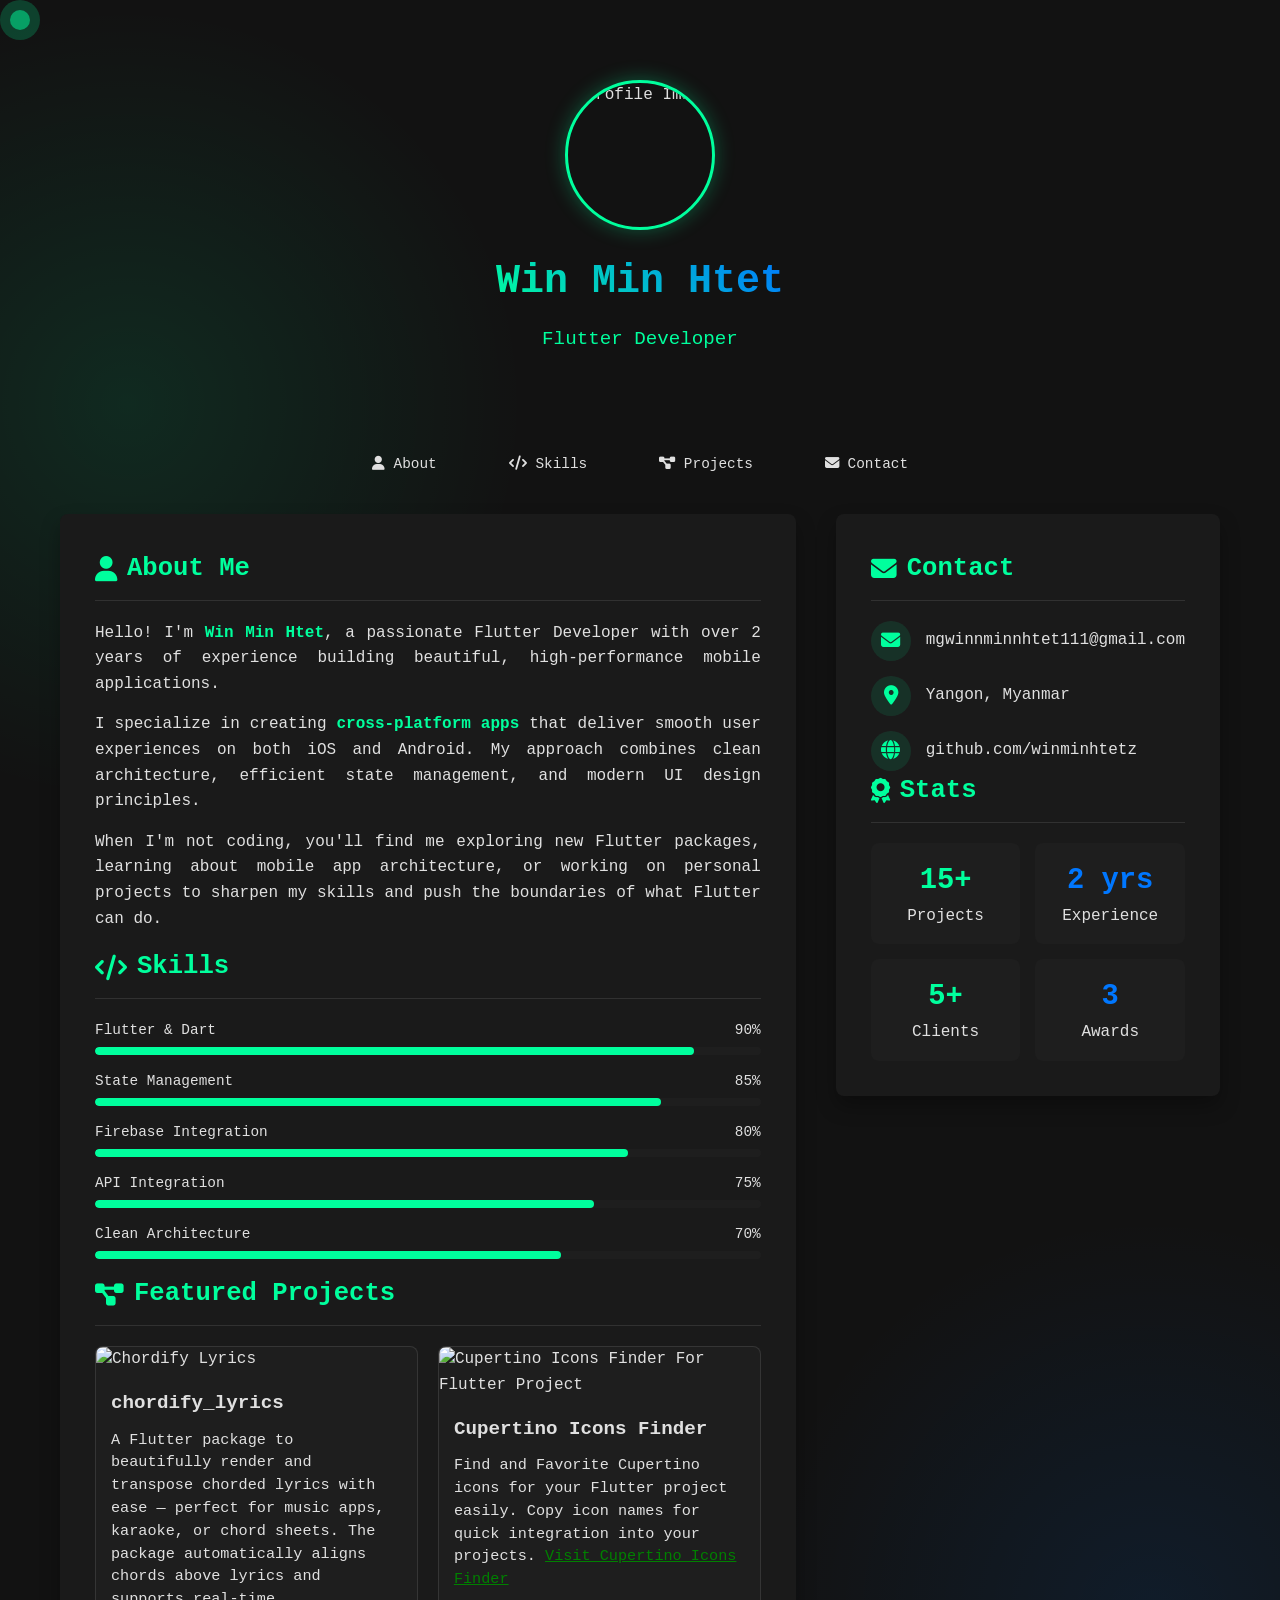
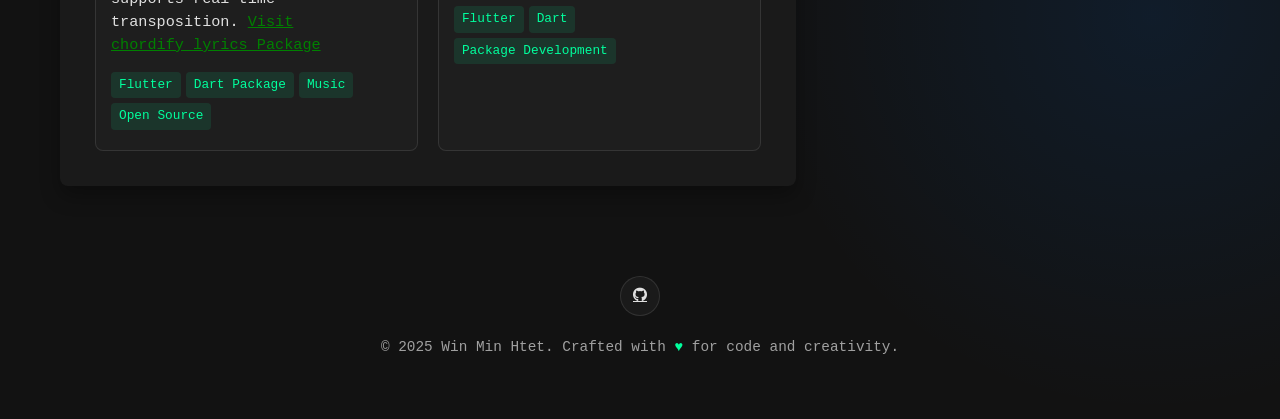
==== commit b9f2d9b7: "Update index.html" ====
--- a/index.html
+++ b/index.html
@@ -1,4 +1,4 @@
-```html
+
 <!DOCTYPE html>
 <html lang="en">
 <head>
@@ -865,4 +865,3 @@
     </script>
 </body>
 </html>
-```
